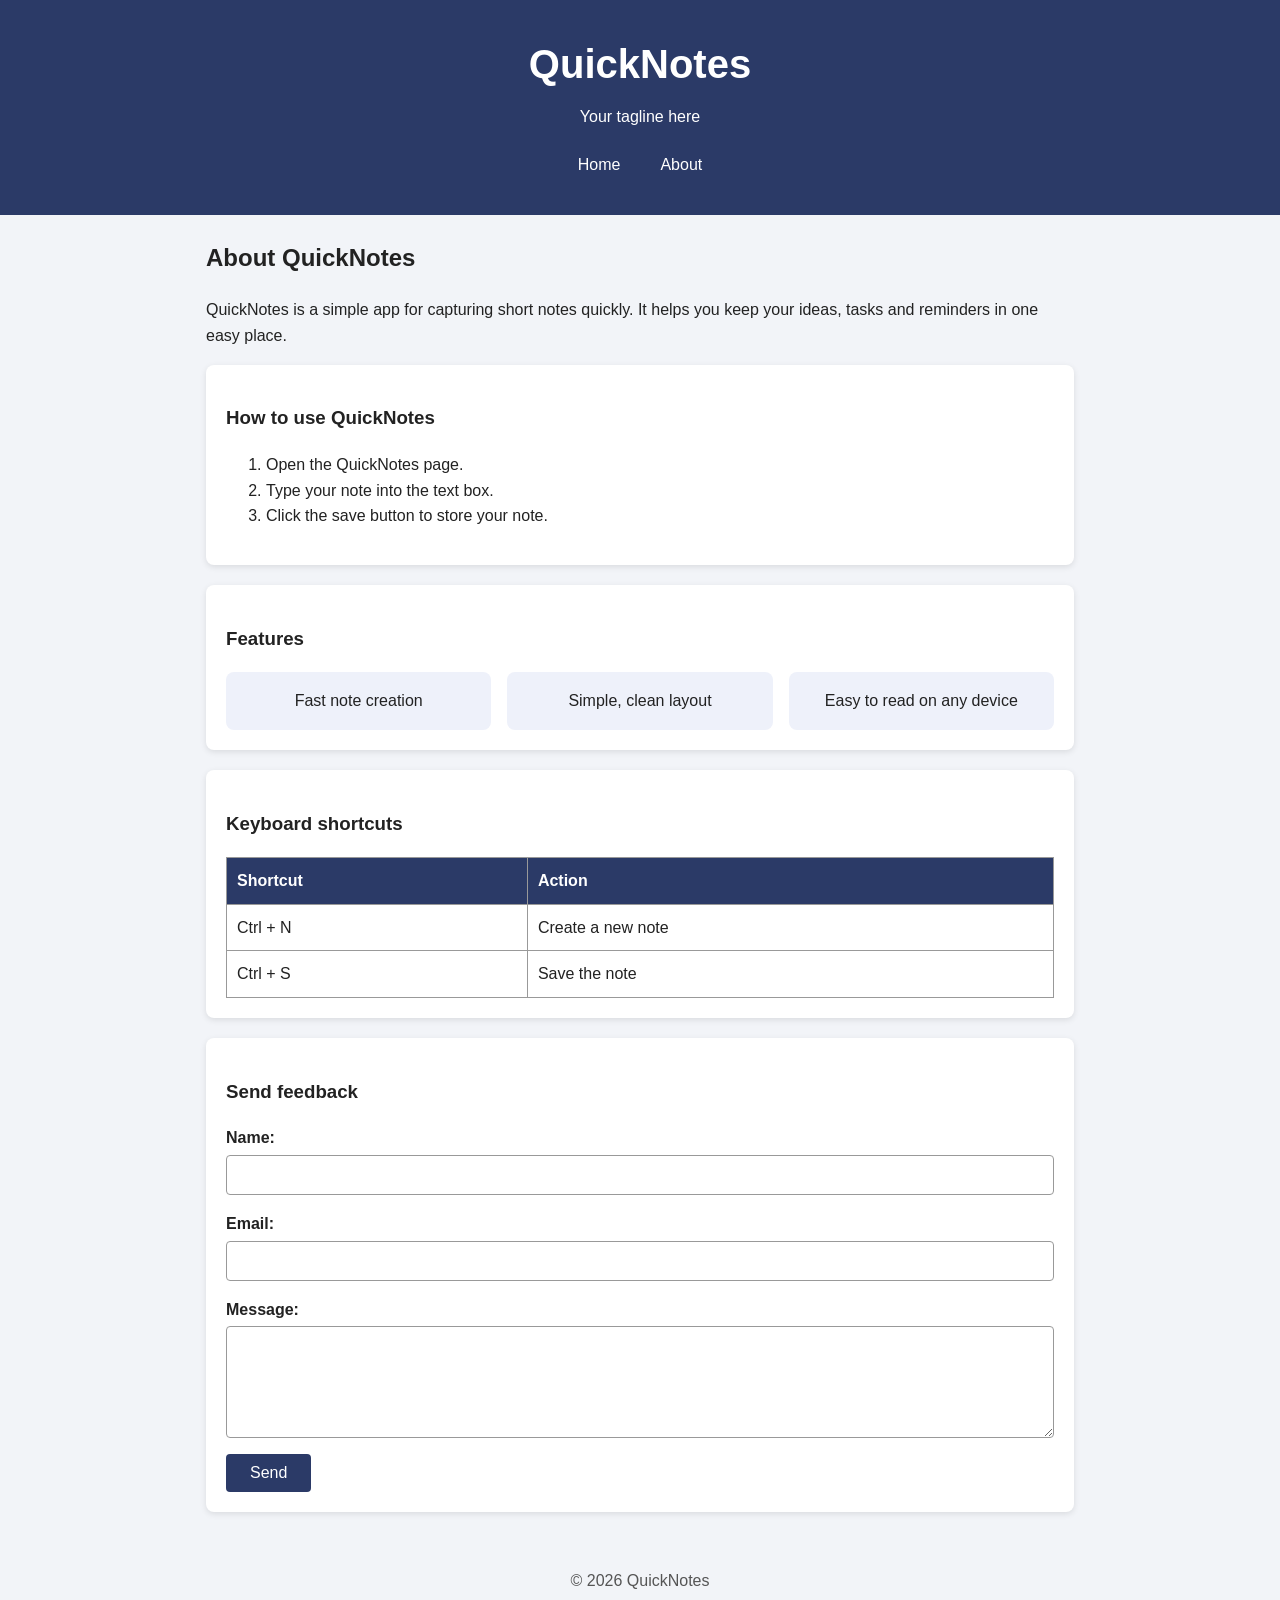
==== day2/about.html @ f81250f6 "Day 2 assignment" ====
<!DOCTYPE html>
<html lang="en">
<head>
  <meta charset="UTF-8">
  <meta name="viewport" content="width=device-width, initial-scale=1.0">
  <title>About QuickNotes</title>
  <link rel="stylesheet" href="style.css">
</head>
<body>
  <header>
    <h1>QuickNotes</h1>
    <p>Your tagline here</p>
    <nav>
      <a href="index.html">Home</a>
      <a href="about.html">About</a>
    </nav>
  </header>

  <main>
    <h2>About QuickNotes</h2>
    <p>QuickNotes is a simple app for capturing short notes quickly. It helps you keep your ideas, tasks and reminders in one easy place.</p>

    <section>
      <h3>How to use QuickNotes</h3>
      <ol>
        <li>Open the QuickNotes page.</li>
        <li>Type your note into the text box.</li>
        <li>Click the save button to store your note.</li>
      </ol>
    </section>

    <section>
      <h3>Features</h3>
      <ul class="features">
        <li>Fast note creation</li>
        <li>Simple, clean layout</li>
        <li>Easy to read on any device</li>
      </ul>
    </section>

    <section>
      <h3>Keyboard shortcuts</h3>
      <table>
        <thead>
          <tr>
            <th>Shortcut</th>
            <th>Action</th>
          </tr>
        </thead>
        <tbody>
          <tr>
            <td>Ctrl + N</td>
            <td>Create a new note</td>
          </tr>
          <tr>
            <td>Ctrl + S</td>
            <td>Save the note</td>
          </tr>
        </tbody>
      </table>
    </section>

    <section>
      <h3>Send feedback</h3>
      <form>
        <p>
          <label for="name">Name:</label>
          <input type="text" id="name" name="name" required>
        </p>
        <p>
          <label for="email">Email:</label>
          <input type="email" id="email" name="email" required>
        </p>
        <p>
          <label for="message">Message:</label>
          <textarea id="message" name="message" rows="5" required></textarea>
        </p>
        <button type="submit">Send</button>
      </form>
    </section>
  </main>

  <footer>
    <p>&copy; 2026 QuickNotes</p>
  </footer>
</body>
</html>
---- day2/style.css ----
/* Reset and base */
*,
*::before,
*::after {
  box-sizing: border-box;
}

body {
  margin: 0;
  font-family: Arial, Helvetica, sans-serif;
  line-height: 1.6;
  color: #222;
  background-color: #f2f4f8;
}

/* Header */
header {
  background-color: #2b3a67;
  color: #fff;
  text-align: center;
  padding: 32px 16px;
}

header h1 {
  margin: 0 0 8px;
  font-size: 2.5rem;
}

header p {
  margin: 0 0 16px;
}

/* Navigation */
nav {
  display: flex;
  justify-content: center;
  gap: 16px;
}

nav a {
  color: #fff;
  text-decoration: none;
  padding: 6px 12px;
  border-radius: 4px;
  transition: background-color 0.3s ease, color 0.3s ease;
}

nav a:hover {
  background-color: #fff;
  color: #2b3a67;
}

/* Main and section cards */
main {
  max-width: 900px;
  margin: 24px auto;
  padding: 0 16px;
}

section {
  background-color: #fff;
  padding: 20px;
  margin-bottom: 20px;
  border-radius: 8px;
  box-shadow: 0 2px 6px rgba(0, 0, 0, 0.1);
}

/* Features grid */
.features {
  list-style: none;
  padding: 0;
  margin: 0;
  display: grid;
  grid-template-columns: repeat(auto-fit, minmax(180px, 1fr));
  gap: 16px;
}

.features li {
  background-color: #eef1fa;
  padding: 16px;
  border-radius: 8px;
  text-align: center;
}

/* Table */
table {
  width: 100%;
  border-collapse: collapse;
}

th,
td {
  border: 1px solid #999;
  padding: 10px;
  text-align: left;
}

th {
  background-color: #2b3a67;
  color: #fff;
}

/* Form */
form p {
  margin: 0 0 16px;
}

label {
  display: block;
  margin-bottom: 4px;
  font-weight: bold;
}

input[type="text"],
input[type="email"],
textarea {
  display: block;
  width: 100%;
  padding: 10px;
  border: 1px solid #999;
  border-radius: 4px;
  font-size: 1rem;
  font-family: inherit;
}

/* Buttons */
button {
  background-color: #2b3a67;
  color: #fff;
  border: none;
  padding: 10px 24px;
  font-size: 1rem;
  border-radius: 4px;
  cursor: pointer;
  transition: background-color 0.3s ease, transform 0.2s ease;
}

button:hover {
  background-color: #4a5fa8;
  transform: translateY(-2px);
}

/* Footer */
footer {
  text-align: center;
  padding: 16px;
  color: #555;
}

/* Small screens */
@media (max-width: 600px) {
  header {
    padding: 16px 8px;
  }

  header h1 {
    font-size: 1.5rem;
  }

  section {
    padding: 14px;
  }
}
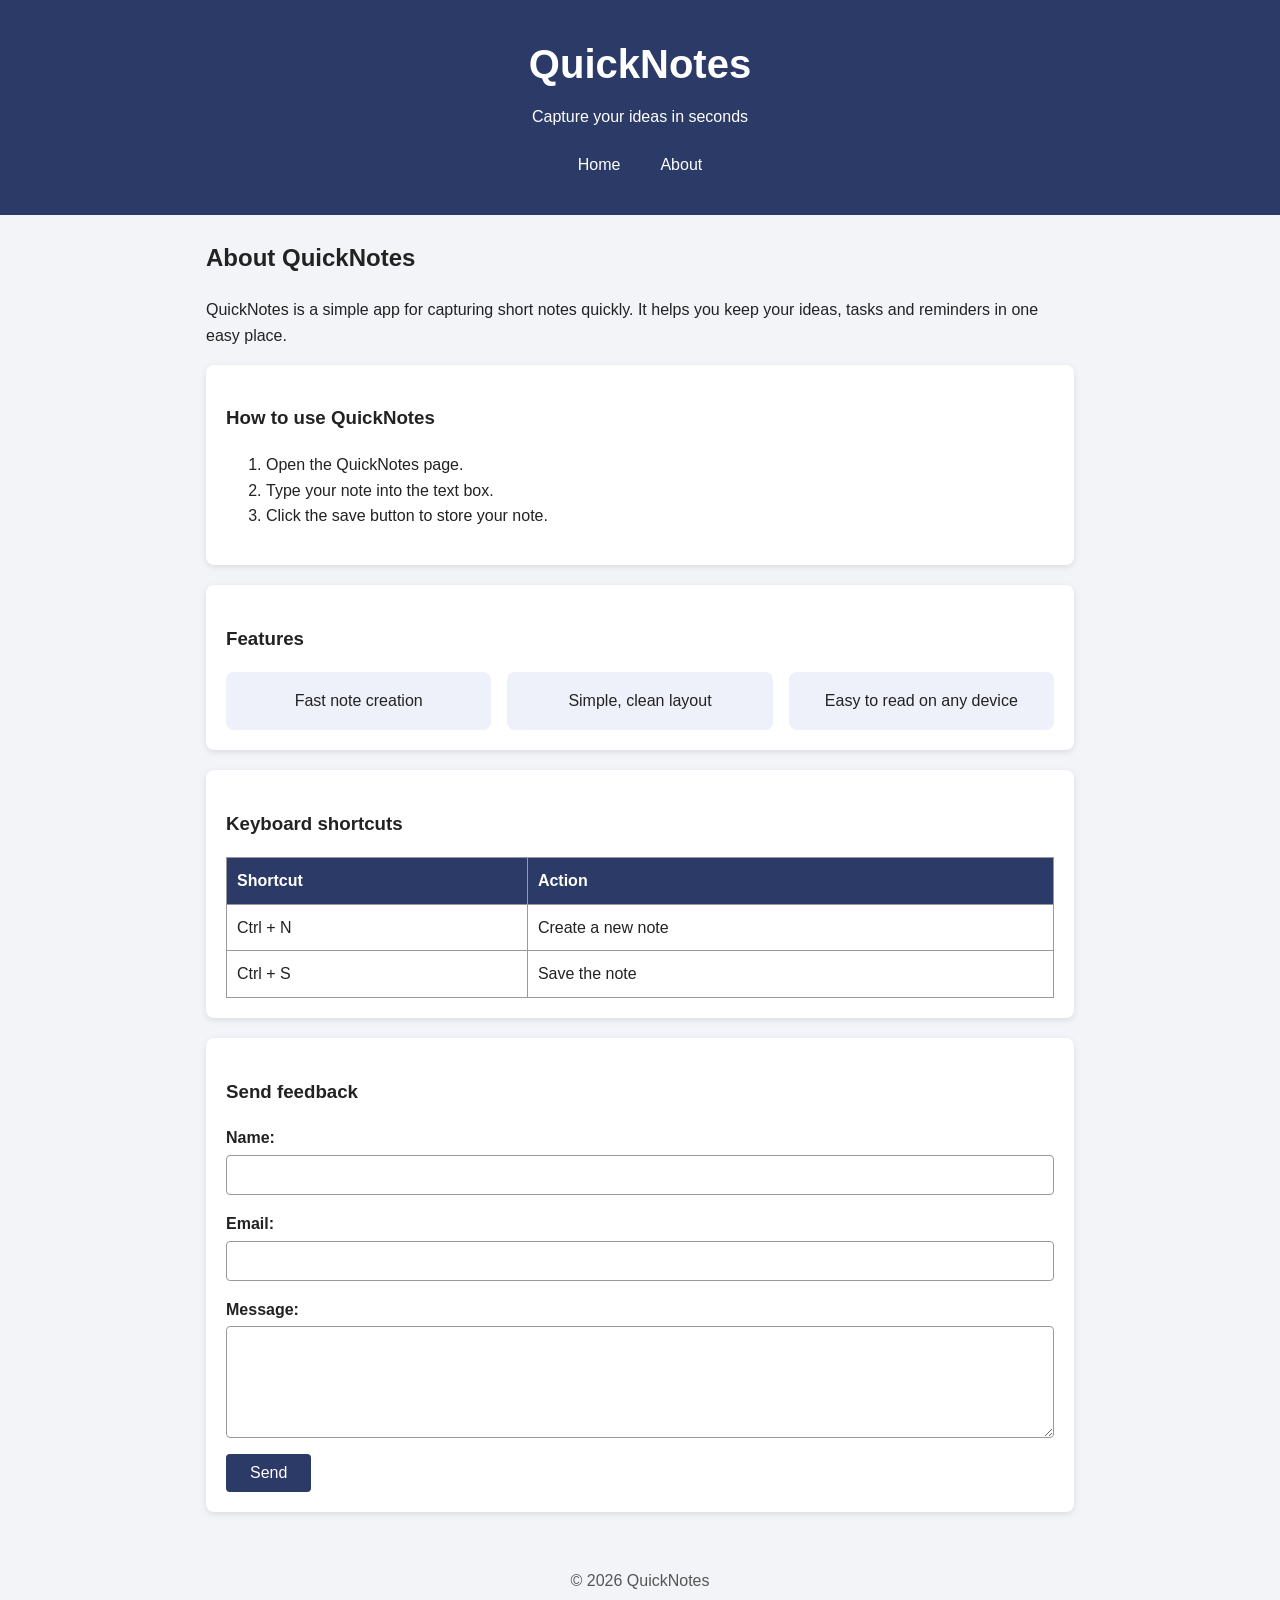
==== commit 3802ad14: "Day 2 assignment" ====
--- a/day2/about.html
+++ b/day2/about.html
@@ -9,7 +9,7 @@
 <body>
   <header>
     <h1>QuickNotes</h1>
-    <p>Your tagline here</p>
+    <p>Capture your ideas in seconds</p>
     <nav>
       <a href="index.html">Home</a>
       <a href="about.html">About</a>
